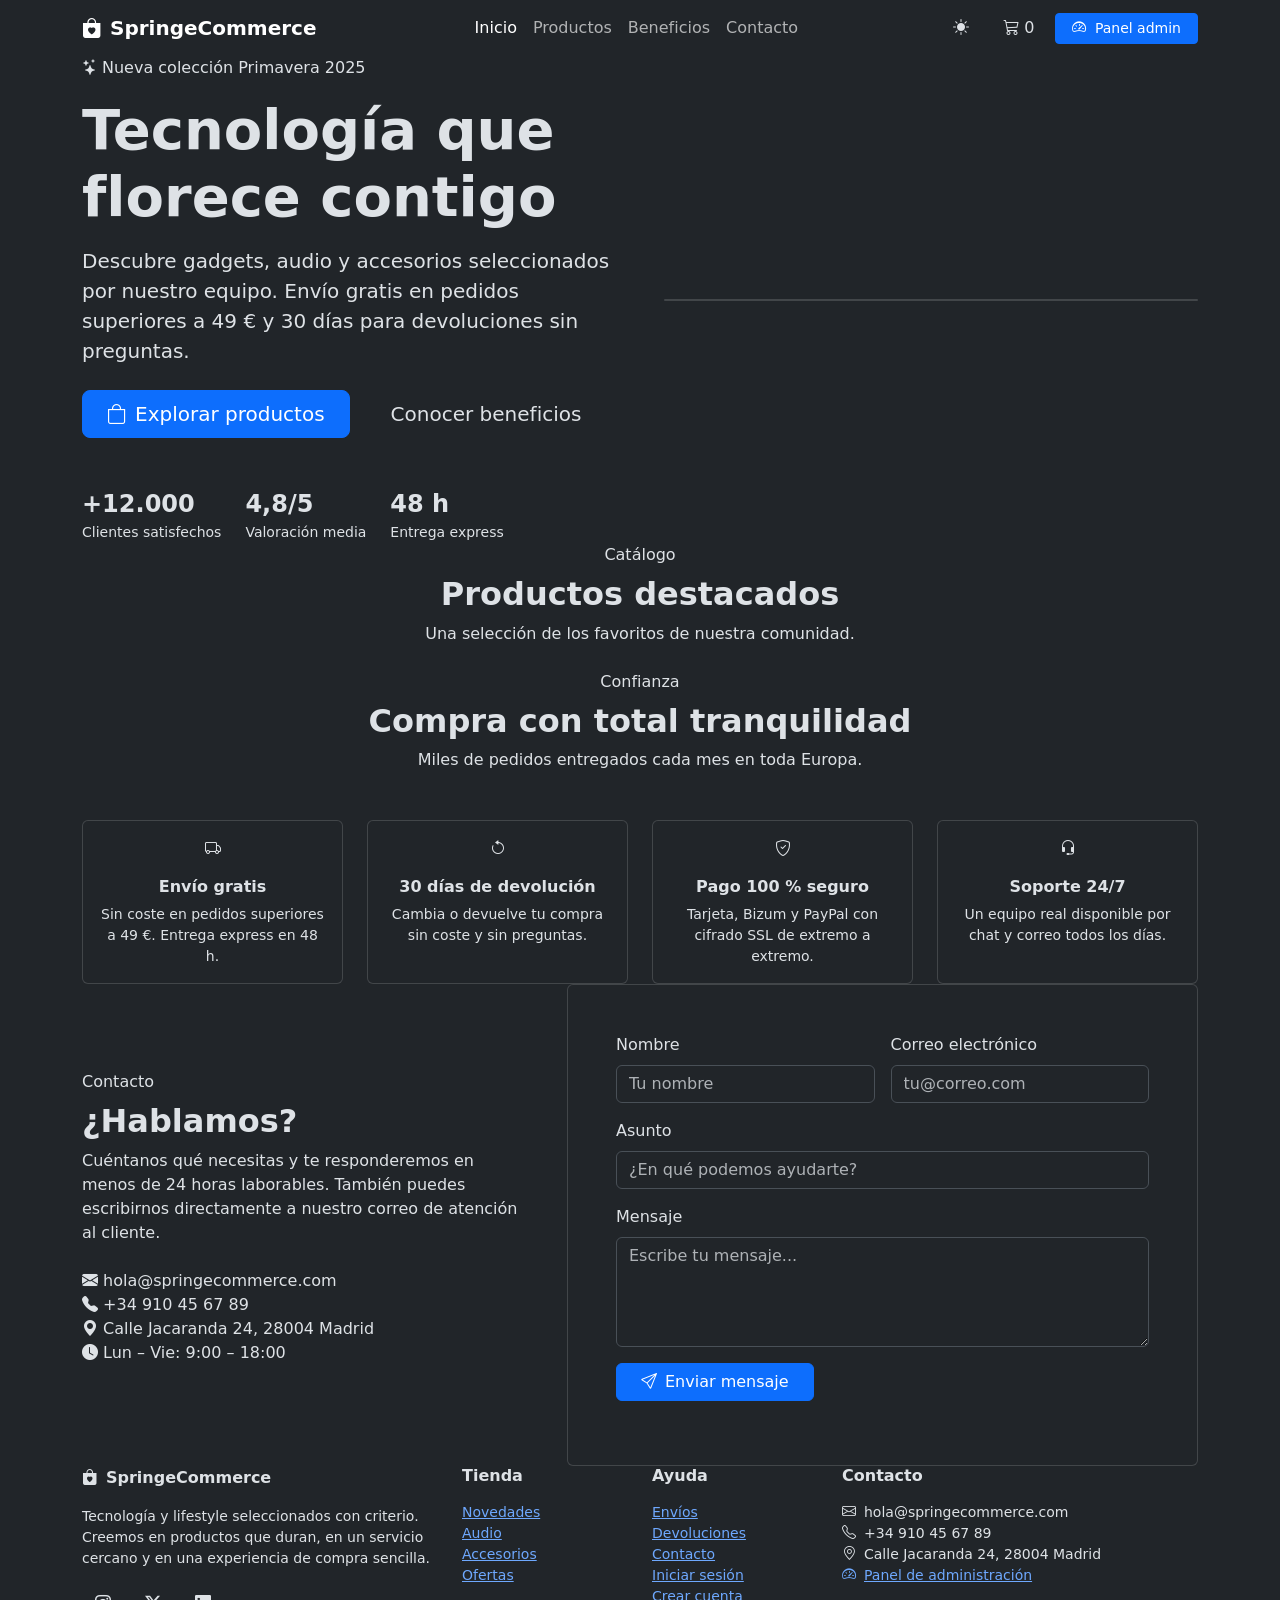
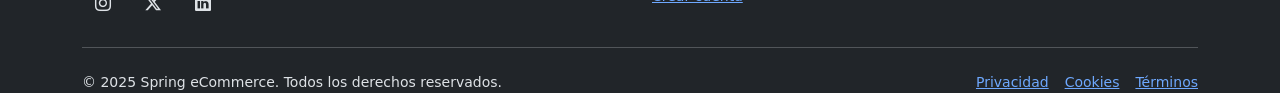
==== src/main/resources/templates/index.html @ b1e33581 "startProyectModelClassAndFrontEnd" ====
<!DOCTYPE html>
<html lang="es" data-bs-theme="dark">
<head>
  <meta charset="UTF-8">
  <meta name="viewport" content="width=device-width, initial-scale=1">
  <title>Spring eCommerce — Tecnología que florece</title>
  <!-- Favicons -->
  <link href="https://images.unsplash.com/vector-1739805642241-db41b64805fb?q=80&w=880&auto=format&fit=crop&ixlib=rb-4.1.0&ixid=NHwxMjA3fDA%3D" rel="icon" />
  <link href="https://images.unsplash.com/vector-1739805642241-db41b64805fb?q=80&w=880&auto=format&fit=crop&ixlib=rb-4.1.0&ixid=NHwxMjA3fDA%3D" rel="apple-touch-icon" />
  
  <meta name="description" content="Spring eCommerce: tu tienda de tecnología y lifestyle con envío gratis y devoluciones en 30 días.">

  <link rel="stylesheet" href="https://cdn.jsdelivr.net/npm/bootstrap@5.3.3/dist/css/bootstrap.min.css" >
  <link rel="stylesheet" href="https://cdn.jsdelivr.net/npm/bootstrap-icons@1.11.3/font/bootstrap-icons.min.css">
  <link rel="stylesheet" href="css/styles.css">
</head>
<body>

  <nav class="navbar navbar-expand-lg sticky-top barra-nav">
    <div class="container">
      <a class="navbar-brand d-flex align-items-center gap-2" href="#inicio">
        <span class="marca-icono"><i class="bi bi-bag-heart-fill"></i></span>
        <span class="fw-bold">Spring<span class="text-purple">eCommerce</span></span>
      </a>

      <button class="navbar-toggler" type="button" data-bs-toggle="collapse"
              data-bs-target="#menuPrincipal" aria-controls="menuPrincipal"
              aria-expanded="false" aria-label="Abrir menú">
        <span class="navbar-toggler-icon"></span>
      </button>

      <div class="collapse navbar-collapse" id="menuPrincipal">
        <ul class="navbar-nav mx-auto mb-2 mb-lg-0">
          <li class="nav-item"><a class="nav-link active" href="#inicio">Inicio</a></li>
          <li class="nav-item"><a class="nav-link" href="#productos">Productos</a></li>
          <li class="nav-item"><a class="nav-link" href="#beneficios">Beneficios</a></li>
          <li class="nav-item"><a class="nav-link" href="#contacto">Contacto</a></li>
          <li class="nav-item d-lg-none"><a class="nav-link" href="admin.html">Panel de administración</a></li>
        </ul>

        <div class="d-flex align-items-center gap-2 flex-wrap">
          <button class="btn btn-icono" id="botonTema" type="button"
                  title="Cambiar tema" aria-label="Cambiar entre modo claro y oscuro">
            <i class="bi bi-sun-fill" id="iconoTema"></i>
          </button>

          <button class="btn btn-icono position-relative" id="botonCarrito" type="button"
                  data-bs-toggle="offcanvas" data-bs-target="#carritoPanel" aria-label="Ver carrito">
            <i class="bi bi-cart3"></i>
            <span class="badge-carrito" id="contadorCarrito">0</span>
          </button>

          <a href="admin.html" class="btn btn-primary btn-sm px-3">
            <i class="bi bi-speedometer2 me-1"></i> Panel admin
          </a>
        </div>
      </div>
    </div>
  </nav>

  <header class="hero" id="inicio">
    <div class="container">
      <div class="row align-items-center g-5">
        <div class="col-lg-6">
          <span class="etiqueta-hero"><i class="bi bi-stars me-1"></i>Nueva colección Primavera 2025</span>
          <h1 class="display-4 fw-bold mt-3">
            Tecnología que <span class="text-purple">florece</span> contigo
          </h1>
          <p class="lead texto-suave mt-3">
            Descubre gadgets, audio y accesorios seleccionados por nuestro equipo.
            Envío gratis en pedidos superiores a 49 € y 30 días para devoluciones sin preguntas.
          </p>

          <div class="d-flex flex-wrap gap-3 mt-4">
            <a href="#productos" class="btn btn-primary btn-lg px-4">
              <i class="bi bi-bag me-2"></i>Explorar productos
            </a>
            <a href="#beneficios" class="btn btn-soft btn-lg px-4">Conocer beneficios</a>
          </div>

          <div class="d-flex flex-wrap gap-4 mt-5 estadisticas">
            <div>
              <div class="fs-4 fw-bold text-purple">+12.000</div>
              <div class="small texto-suave">Clientes satisfechos</div>
            </div>
            <div>
              <div class="fs-4 fw-bold text-purple">4,8/5</div>
              <div class="small texto-suave">Valoración media</div>
            </div>
            <div>
              <div class="fs-4 fw-bold text-purple">48 h</div>
              <div class="small texto-suave">Entrega express</div>
            </div>
          </div>
        </div>

        <div class="col-lg-6">
          <div class="hero-visual">
            <div class="hero-halo"></div>
            <div class="card hero-card" id="productoDestacado"></div>
          </div>
        </div>
      </div>
    </div>
  </header>

  <section class="seccion" id="productos">
    <div class="container">
      <div class="text-center mb-5">
        <span class="etiqueta-seccion">Catálogo</span>
        <h2 class="fw-bold mt-2">Productos destacados</h2>
        <p class="texto-suave mb-0">Una selección de los favoritos de nuestra comunidad.</p>
      </div>
      <div class="row g-4" id="rejillaProductos"></div>
    </div>
  </section>

  <section class="seccion seccion-alt" id="beneficios">
    <div class="container">
      <div class="text-center mb-5">
        <span class="etiqueta-seccion">Confianza</span>
        <h2 class="fw-bold mt-2">Compra con total tranquilidad</h2>
        <p class="texto-suave mb-0">Miles de pedidos entregados cada mes en toda Europa.</p>
      </div>

      <div class="row g-4">
        <div class="col-12 col-sm-6 col-lg-3">
          <div class="card beneficio-card h-100">
            <div class="card-body text-center">
              <div class="beneficio-icono"><i class="bi bi-truck"></i></div>
              <h3 class="h6 fw-bold mt-3">Envío gratis</h3>
              <p class="small texto-suave mb-0">Sin coste en pedidos superiores a 49 €. Entrega express en 48 h.</p>
            </div>
          </div>
        </div>
        <div class="col-12 col-sm-6 col-lg-3">
          <div class="card beneficio-card h-100">
            <div class="card-body text-center">
              <div class="beneficio-icono"><i class="bi bi-arrow-counterclockwise"></i></div>
              <h3 class="h6 fw-bold mt-3">30 días de devolución</h3>
              <p class="small texto-suave mb-0">Cambia o devuelve tu compra sin coste y sin preguntas.</p>
            </div>
          </div>
        </div>
        <div class="col-12 col-sm-6 col-lg-3">
          <div class="card beneficio-card h-100">
            <div class="card-body text-center">
              <div class="beneficio-icono"><i class="bi bi-shield-check"></i></div>
              <h3 class="h6 fw-bold mt-3">Pago 100 % seguro</h3>
              <p class="small texto-suave mb-0">Tarjeta, Bizum y PayPal con cifrado SSL de extremo a extremo.</p>
            </div>
          </div>
        </div>
        <div class="col-12 col-sm-6 col-lg-3">
          <div class="card beneficio-card h-100">
            <div class="card-body text-center">
              <div class="beneficio-icono"><i class="bi bi-headset"></i></div>
              <h3 class="h6 fw-bold mt-3">Soporte 24/7</h3>
              <p class="small texto-suave mb-0">Un equipo real disponible por chat y correo todos los días.</p>
            </div>
          </div>
        </div>
      </div>
    </div>
  </section>

  <section class="seccion" id="contacto">
    <div class="container">
      <div class="row g-5 align-items-center">

        <div class="col-lg-5">
          <span class="etiqueta-seccion">Contacto</span>
          <h2 class="fw-bold mt-2">¿Hablamos?</h2>
          <p class="texto-suave">
            Cuéntanos qué necesitas y te responderemos en menos de 24 horas laborables.
            También puedes escribirnos directamente a nuestro correo de atención al cliente.
          </p>

          <ul class="lista-contacto list-unstyled mt-4">
            <li><i class="bi bi-envelope-fill"></i> hola@springecommerce.com</li>
            <li><i class="bi bi-telephone-fill"></i> +34 910 45 67 89</li>
            <li><i class="bi bi-geo-alt-fill"></i> Calle Jacaranda 24, 28004 Madrid</li>
            <li><i class="bi bi-clock-fill"></i> Lun – Vie: 9:00 – 18:00</li>
          </ul>
        </div>

        <div class="col-lg-7">
          <form class="card formulario-contacto p-4 p-md-5" id="formularioContacto" novalidate>
            <div class="row g-3">
              <div class="col-md-6">
                <label for="contactoNombre" class="form-label">Nombre</label>
                <input type="text" class="form-control" id="contactoNombre" placeholder="Tu nombre" required>
              </div>
              <div class="col-md-6">
                <label for="contactoEmail" class="form-label">Correo electrónico</label>
                <input type="email" class="form-control" id="contactoEmail" placeholder="tu@correo.com" required>
              </div>
              <div class="col-12">
                <label for="contactoAsunto" class="form-label">Asunto</label>
                <input type="text" class="form-control" id="contactoAsunto" placeholder="¿En qué podemos ayudarte?" required>
              </div>
              <div class="col-12">
                <label for="contactoMensaje" class="form-label">Mensaje</label>
                <textarea class="form-control" id="contactoMensaje" rows="4" placeholder="Escribe tu mensaje..." required></textarea>
              </div>
              <div class="col-12">
                <button type="submit" class="btn btn-primary px-4">
                  <i class="bi bi-send me-2"></i>Enviar mensaje
                </button>
              </div>
              <div class="col-12">
                <div class="alert alert-success d-none mb-0" id="mensajeContacto" role="alert">
                  <i class="bi bi-check-circle me-2"></i>¡Gracias! Hemos recibido tu mensaje y te responderemos muy pronto.
                </div>
              </div>
            </div>
          </form>
        </div>

      </div>
    </div>
  </section>

  <footer class="pie">
    <div class="container">
      <div class="row g-4">

        <div class="col-lg-4">
          <a class="navbar-brand d-flex align-items-center gap-2 mb-3" href="#inicio">
            <span class="marca-icono"><i class="bi bi-bag-heart-fill"></i></span>
            <span class="fw-bold">Spring<span class="text-purple">eCommerce</span></span>
          </a>
          <p class="small texto-suave">
            Tecnología y lifestyle seleccionados con criterio. Creemos en productos que duran,
            en un servicio cercano y en una experiencia de compra sencilla.
          </p>
          <div class="d-flex gap-2">
            <a href="#" class="btn btn-icono" aria-label="Instagram"><i class="bi bi-instagram"></i></a>
            <a href="#" class="btn btn-icono" aria-label="X"><i class="bi bi-twitter-x"></i></a>
            <a href="#" class="btn btn-icono" aria-label="LinkedIn"><i class="bi bi-linkedin"></i></a>
          </div>
        </div>

        <div class="col-6 col-lg-2">
          <h6 class="fw-bold mb-3">Tienda</h6>
          <ul class="list-unstyled small lista-pie">
            <li><a href="#productos">Novedades</a></li>
            <li><a href="#productos">Audio</a></li>
            <li><a href="#productos">Accesorios</a></li>
            <li><a href="#productos">Ofertas</a></li>
          </ul>
        </div>

        <div class="col-6 col-lg-2">
          <h6 class="fw-bold mb-3">Ayuda</h6>
          <ul class="list-unstyled small lista-pie">
            <li><a href="#beneficios">Envíos</a></li>
            <li><a href="#beneficios">Devoluciones</a></li>
            <li><a href="#contacto">Contacto</a></li>
            <li><a href="login.html">Iniciar sesión</a></li>
            <li><a href="registro.html">Crear cuenta</a></li>
          </ul>
        </div>

        <div class="col-lg-4">
          <h6 class="fw-bold mb-3">Contacto</h6>
          <ul class="list-unstyled small lista-pie">
            <li><i class="bi bi-envelope me-2"></i>hola@springecommerce.com</li>
            <li><i class="bi bi-telephone me-2"></i>+34 910 45 67 89</li>
            <li><i class="bi bi-geo-alt me-2"></i>Calle Jacaranda 24, 28004 Madrid</li>
            <li><a href="admin.html"><i class="bi bi-speedometer2 me-2"></i>Panel de administración</a></li>
          </ul>
        </div>

      </div>

      <hr class="my-4">

      <div class="d-flex flex-column flex-md-row justify-content-between align-items-center gap-2 small texto-suave">
        <span>© 2025 Spring eCommerce. Todos los derechos reservados.</span>
        <div class="d-flex gap-3">
          <a href="#">Privacidad</a>
          <a href="#">Cookies</a>
          <a href="#">Términos</a>
        </div>
      </div>
    </div>
  </footer>

  <div class="offcanvas offcanvas-end" tabindex="-1" id="carritoPanel" aria-labelledby="tituloCarrito">
    <div class="offcanvas-header">
      <h5 class="offcanvas-title fw-bold" id="tituloCarrito">
        <i class="bi bi-cart3 me-2 text-purple"></i>Tu carrito
      </h5>
      <button type="button" class="btn-close" data-bs-dismiss="offcanvas" aria-label="Cerrar"></button>
    </div>
    <div class="offcanvas-body d-flex flex-column" id="carritoContenido"></div>
  </div>

  <div class="toast-container position-fixed bottom-0 end-0 p-3">
    <div id="toastApp" class="toast align-items-center border-0" role="status" aria-live="polite" aria-atomic="true">
      <div class="d-flex">
        <div class="toast-body" id="toastMensaje"></div>
        <button type="button" class="btn-close me-2 m-auto" data-bs-dismiss="toast" aria-label="Cerrar"></button>
      </div>
    </div>
  </div>

  <script src="https://cdn.jsdelivr.net/npm/bootstrap@5.3.3/dist/js/bootstrap.bundle.min.js"></script>
  <script src="js/main.js"></script>
</body>
</html>
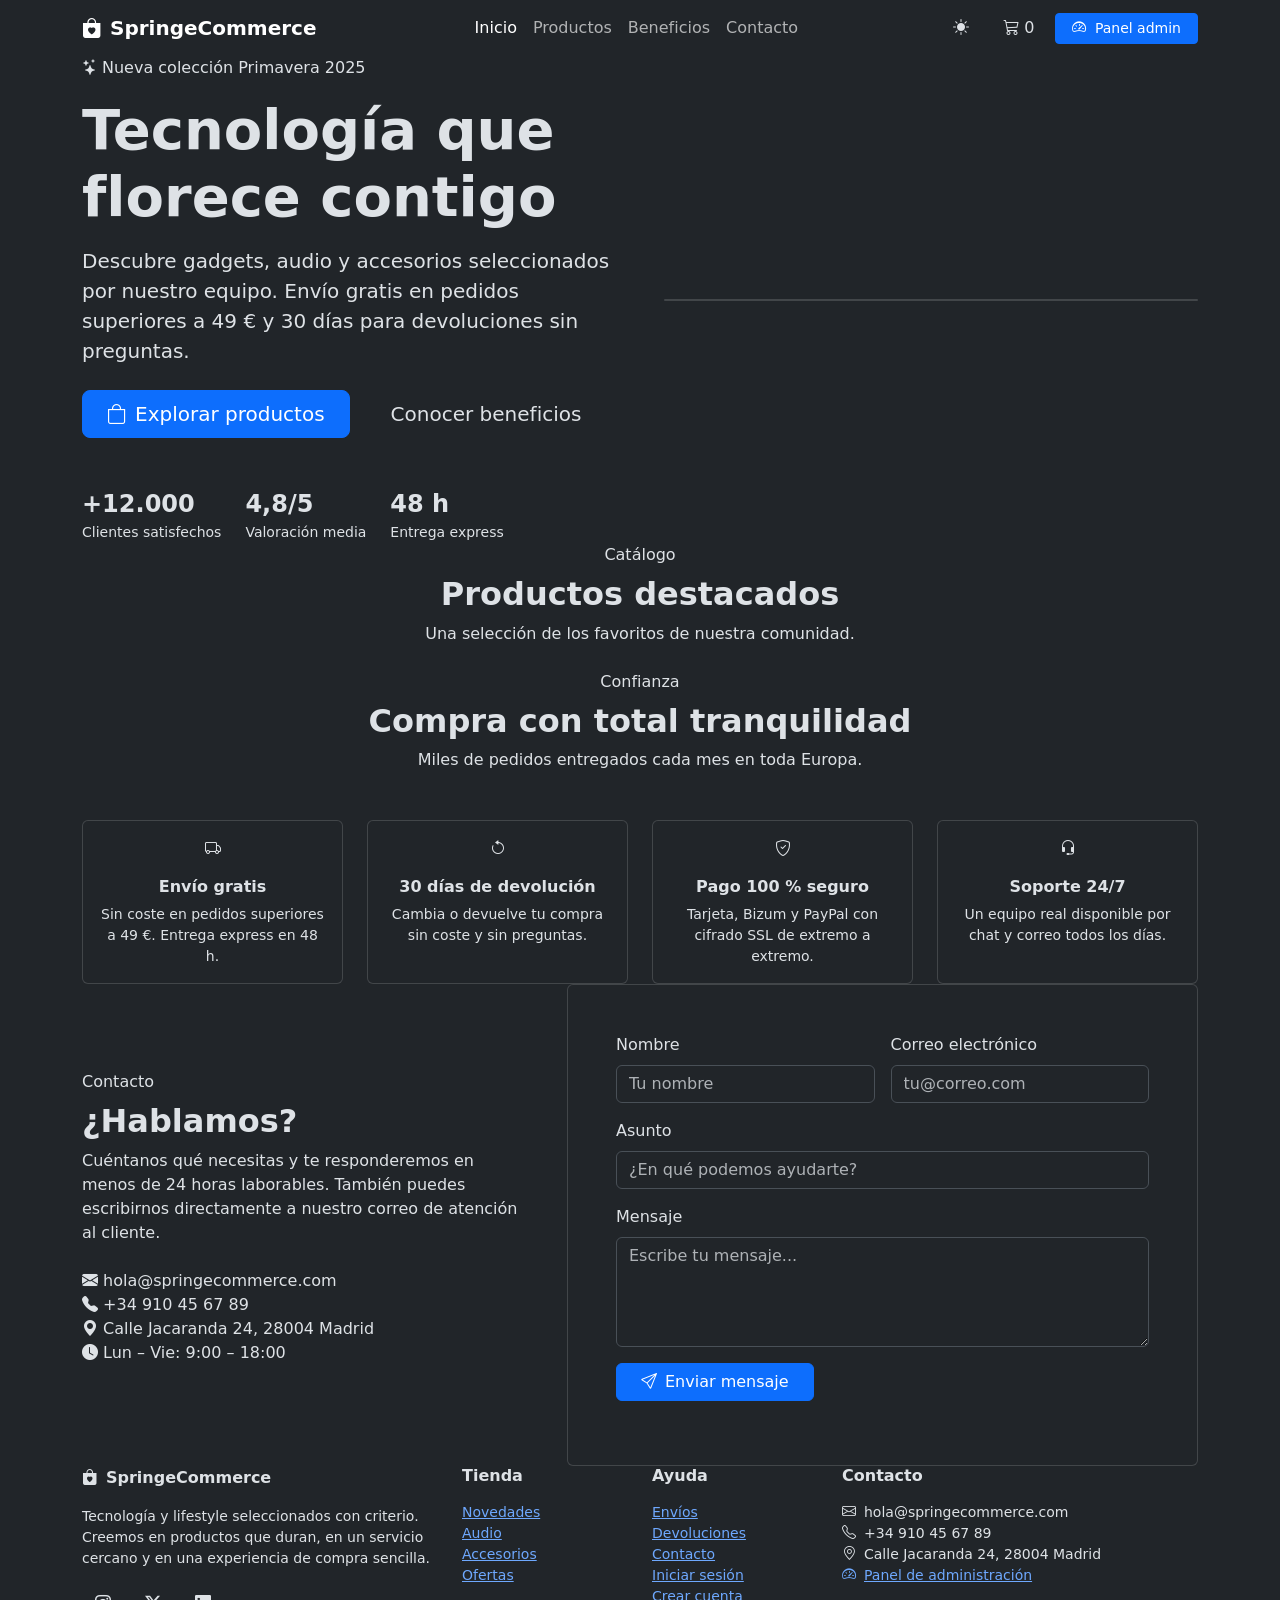
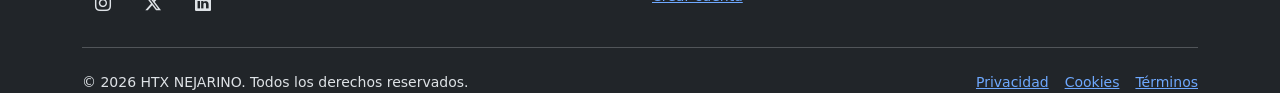
==== commit 8c0c4d4e: "updateIndex" ====
--- a/src/main/resources/templates/index.html
+++ b/src/main/resources/templates/index.html
@@ -1,312 +1,332 @@
 <!DOCTYPE html>
 <html lang="es" data-bs-theme="dark">
+
 <head>
-  <meta charset="UTF-8">
-  <meta name="viewport" content="width=device-width, initial-scale=1">
-  <title>Spring eCommerce — Tecnología que florece</title>
-  <!-- Favicons -->
-  <link href="https://images.unsplash.com/vector-1739805642241-db41b64805fb?q=80&w=880&auto=format&fit=crop&ixlib=rb-4.1.0&ixid=NHwxMjA3fDA%3D" rel="icon" />
-  <link href="https://images.unsplash.com/vector-1739805642241-db41b64805fb?q=80&w=880&auto=format&fit=crop&ixlib=rb-4.1.0&ixid=NHwxMjA3fDA%3D" rel="apple-touch-icon" />
-  
-  <meta name="description" content="Spring eCommerce: tu tienda de tecnología y lifestyle con envío gratis y devoluciones en 30 días.">
-
-  <link rel="stylesheet" href="https://cdn.jsdelivr.net/npm/bootstrap@5.3.3/dist/css/bootstrap.min.css" >
-  <link rel="stylesheet" href="https://cdn.jsdelivr.net/npm/bootstrap-icons@1.11.3/font/bootstrap-icons.min.css">
-  <link rel="stylesheet" href="css/styles.css">
+	<meta charset="UTF-8">
+	<meta name="viewport" content="width=device-width, initial-scale=1">
+	<title>Spring eCommerce — Tecnología que florece</title>
+	<!-- Favicons -->
+	<link
+		href="https://images.unsplash.com/vector-1739805642241-db41b64805fb?q=80&w=880&auto=format&fit=crop&ixlib=rb-4.1.0&ixid=NHwxMjA3fDA%3D"
+		rel="icon" />
+	<link
+		href="https://images.unsplash.com/vector-1739805642241-db41b64805fb?q=80&w=880&auto=format&fit=crop&ixlib=rb-4.1.0&ixid=NHwxMjA3fDA%3D"
+		rel="apple-touch-icon" />
+
+	<meta name="description"
+		content="Spring eCommerce: tu tienda de tecnología y lifestyle con envío gratis y devoluciones en 30 días.">
+
+	<link rel="stylesheet" href="https://cdn.jsdelivr.net/npm/bootstrap@5.3.3/dist/css/bootstrap.min.css">
+	<link rel="stylesheet" href="https://cdn.jsdelivr.net/npm/bootstrap-icons@1.11.3/font/bootstrap-icons.min.css">
+	<link rel="stylesheet" href="css/styles.css">
 </head>
+
 <body>
 
-  <nav class="navbar navbar-expand-lg sticky-top barra-nav">
-    <div class="container">
-      <a class="navbar-brand d-flex align-items-center gap-2" href="#inicio">
-        <span class="marca-icono"><i class="bi bi-bag-heart-fill"></i></span>
-        <span class="fw-bold">Spring<span class="text-purple">eCommerce</span></span>
-      </a>
-
-      <button class="navbar-toggler" type="button" data-bs-toggle="collapse"
-              data-bs-target="#menuPrincipal" aria-controls="menuPrincipal"
-              aria-expanded="false" aria-label="Abrir menú">
-        <span class="navbar-toggler-icon"></span>
-      </button>
-
-      <div class="collapse navbar-collapse" id="menuPrincipal">
-        <ul class="navbar-nav mx-auto mb-2 mb-lg-0">
-          <li class="nav-item"><a class="nav-link active" href="#inicio">Inicio</a></li>
-          <li class="nav-item"><a class="nav-link" href="#productos">Productos</a></li>
-          <li class="nav-item"><a class="nav-link" href="#beneficios">Beneficios</a></li>
-          <li class="nav-item"><a class="nav-link" href="#contacto">Contacto</a></li>
-          <li class="nav-item d-lg-none"><a class="nav-link" href="admin.html">Panel de administración</a></li>
-        </ul>
-
-        <div class="d-flex align-items-center gap-2 flex-wrap">
-          <button class="btn btn-icono" id="botonTema" type="button"
-                  title="Cambiar tema" aria-label="Cambiar entre modo claro y oscuro">
-            <i class="bi bi-sun-fill" id="iconoTema"></i>
-          </button>
-
-          <button class="btn btn-icono position-relative" id="botonCarrito" type="button"
-                  data-bs-toggle="offcanvas" data-bs-target="#carritoPanel" aria-label="Ver carrito">
-            <i class="bi bi-cart3"></i>
-            <span class="badge-carrito" id="contadorCarrito">0</span>
-          </button>
-
-          <a href="admin.html" class="btn btn-primary btn-sm px-3">
-            <i class="bi bi-speedometer2 me-1"></i> Panel admin
-          </a>
-        </div>
-      </div>
-    </div>
-  </nav>
-
-  <header class="hero" id="inicio">
-    <div class="container">
-      <div class="row align-items-center g-5">
-        <div class="col-lg-6">
-          <span class="etiqueta-hero"><i class="bi bi-stars me-1"></i>Nueva colección Primavera 2025</span>
-          <h1 class="display-4 fw-bold mt-3">
-            Tecnología que <span class="text-purple">florece</span> contigo
-          </h1>
-          <p class="lead texto-suave mt-3">
-            Descubre gadgets, audio y accesorios seleccionados por nuestro equipo.
-            Envío gratis en pedidos superiores a 49 € y 30 días para devoluciones sin preguntas.
-          </p>
-
-          <div class="d-flex flex-wrap gap-3 mt-4">
-            <a href="#productos" class="btn btn-primary btn-lg px-4">
-              <i class="bi bi-bag me-2"></i>Explorar productos
-            </a>
-            <a href="#beneficios" class="btn btn-soft btn-lg px-4">Conocer beneficios</a>
-          </div>
-
-          <div class="d-flex flex-wrap gap-4 mt-5 estadisticas">
-            <div>
-              <div class="fs-4 fw-bold text-purple">+12.000</div>
-              <div class="small texto-suave">Clientes satisfechos</div>
-            </div>
-            <div>
-              <div class="fs-4 fw-bold text-purple">4,8/5</div>
-              <div class="small texto-suave">Valoración media</div>
-            </div>
-            <div>
-              <div class="fs-4 fw-bold text-purple">48 h</div>
-              <div class="small texto-suave">Entrega express</div>
-            </div>
-          </div>
-        </div>
-
-        <div class="col-lg-6">
-          <div class="hero-visual">
-            <div class="hero-halo"></div>
-            <div class="card hero-card" id="productoDestacado"></div>
-          </div>
-        </div>
-      </div>
-    </div>
-  </header>
-
-  <section class="seccion" id="productos">
-    <div class="container">
-      <div class="text-center mb-5">
-        <span class="etiqueta-seccion">Catálogo</span>
-        <h2 class="fw-bold mt-2">Productos destacados</h2>
-        <p class="texto-suave mb-0">Una selección de los favoritos de nuestra comunidad.</p>
-      </div>
-      <div class="row g-4" id="rejillaProductos"></div>
-    </div>
-  </section>
-
-  <section class="seccion seccion-alt" id="beneficios">
-    <div class="container">
-      <div class="text-center mb-5">
-        <span class="etiqueta-seccion">Confianza</span>
-        <h2 class="fw-bold mt-2">Compra con total tranquilidad</h2>
-        <p class="texto-suave mb-0">Miles de pedidos entregados cada mes en toda Europa.</p>
-      </div>
-
-      <div class="row g-4">
-        <div class="col-12 col-sm-6 col-lg-3">
-          <div class="card beneficio-card h-100">
-            <div class="card-body text-center">
-              <div class="beneficio-icono"><i class="bi bi-truck"></i></div>
-              <h3 class="h6 fw-bold mt-3">Envío gratis</h3>
-              <p class="small texto-suave mb-0">Sin coste en pedidos superiores a 49 €. Entrega express en 48 h.</p>
-            </div>
-          </div>
-        </div>
-        <div class="col-12 col-sm-6 col-lg-3">
-          <div class="card beneficio-card h-100">
-            <div class="card-body text-center">
-              <div class="beneficio-icono"><i class="bi bi-arrow-counterclockwise"></i></div>
-              <h3 class="h6 fw-bold mt-3">30 días de devolución</h3>
-              <p class="small texto-suave mb-0">Cambia o devuelve tu compra sin coste y sin preguntas.</p>
-            </div>
-          </div>
-        </div>
-        <div class="col-12 col-sm-6 col-lg-3">
-          <div class="card beneficio-card h-100">
-            <div class="card-body text-center">
-              <div class="beneficio-icono"><i class="bi bi-shield-check"></i></div>
-              <h3 class="h6 fw-bold mt-3">Pago 100 % seguro</h3>
-              <p class="small texto-suave mb-0">Tarjeta, Bizum y PayPal con cifrado SSL de extremo a extremo.</p>
-            </div>
-          </div>
-        </div>
-        <div class="col-12 col-sm-6 col-lg-3">
-          <div class="card beneficio-card h-100">
-            <div class="card-body text-center">
-              <div class="beneficio-icono"><i class="bi bi-headset"></i></div>
-              <h3 class="h6 fw-bold mt-3">Soporte 24/7</h3>
-              <p class="small texto-suave mb-0">Un equipo real disponible por chat y correo todos los días.</p>
-            </div>
-          </div>
-        </div>
-      </div>
-    </div>
-  </section>
-
-  <section class="seccion" id="contacto">
-    <div class="container">
-      <div class="row g-5 align-items-center">
-
-        <div class="col-lg-5">
-          <span class="etiqueta-seccion">Contacto</span>
-          <h2 class="fw-bold mt-2">¿Hablamos?</h2>
-          <p class="texto-suave">
-            Cuéntanos qué necesitas y te responderemos en menos de 24 horas laborables.
-            También puedes escribirnos directamente a nuestro correo de atención al cliente.
-          </p>
-
-          <ul class="lista-contacto list-unstyled mt-4">
-            <li><i class="bi bi-envelope-fill"></i> hola@springecommerce.com</li>
-            <li><i class="bi bi-telephone-fill"></i> +34 910 45 67 89</li>
-            <li><i class="bi bi-geo-alt-fill"></i> Calle Jacaranda 24, 28004 Madrid</li>
-            <li><i class="bi bi-clock-fill"></i> Lun – Vie: 9:00 – 18:00</li>
-          </ul>
-        </div>
-
-        <div class="col-lg-7">
-          <form class="card formulario-contacto p-4 p-md-5" id="formularioContacto" novalidate>
-            <div class="row g-3">
-              <div class="col-md-6">
-                <label for="contactoNombre" class="form-label">Nombre</label>
-                <input type="text" class="form-control" id="contactoNombre" placeholder="Tu nombre" required>
-              </div>
-              <div class="col-md-6">
-                <label for="contactoEmail" class="form-label">Correo electrónico</label>
-                <input type="email" class="form-control" id="contactoEmail" placeholder="tu@correo.com" required>
-              </div>
-              <div class="col-12">
-                <label for="contactoAsunto" class="form-label">Asunto</label>
-                <input type="text" class="form-control" id="contactoAsunto" placeholder="¿En qué podemos ayudarte?" required>
-              </div>
-              <div class="col-12">
-                <label for="contactoMensaje" class="form-label">Mensaje</label>
-                <textarea class="form-control" id="contactoMensaje" rows="4" placeholder="Escribe tu mensaje..." required></textarea>
-              </div>
-              <div class="col-12">
-                <button type="submit" class="btn btn-primary px-4">
-                  <i class="bi bi-send me-2"></i>Enviar mensaje
-                </button>
-              </div>
-              <div class="col-12">
-                <div class="alert alert-success d-none mb-0" id="mensajeContacto" role="alert">
-                  <i class="bi bi-check-circle me-2"></i>¡Gracias! Hemos recibido tu mensaje y te responderemos muy pronto.
-                </div>
-              </div>
-            </div>
-          </form>
-        </div>
-
-      </div>
-    </div>
-  </section>
-
-  <footer class="pie">
-    <div class="container">
-      <div class="row g-4">
-
-        <div class="col-lg-4">
-          <a class="navbar-brand d-flex align-items-center gap-2 mb-3" href="#inicio">
-            <span class="marca-icono"><i class="bi bi-bag-heart-fill"></i></span>
-            <span class="fw-bold">Spring<span class="text-purple">eCommerce</span></span>
-          </a>
-          <p class="small texto-suave">
-            Tecnología y lifestyle seleccionados con criterio. Creemos en productos que duran,
-            en un servicio cercano y en una experiencia de compra sencilla.
-          </p>
-          <div class="d-flex gap-2">
-            <a href="#" class="btn btn-icono" aria-label="Instagram"><i class="bi bi-instagram"></i></a>
-            <a href="#" class="btn btn-icono" aria-label="X"><i class="bi bi-twitter-x"></i></a>
-            <a href="#" class="btn btn-icono" aria-label="LinkedIn"><i class="bi bi-linkedin"></i></a>
-          </div>
-        </div>
-
-        <div class="col-6 col-lg-2">
-          <h6 class="fw-bold mb-3">Tienda</h6>
-          <ul class="list-unstyled small lista-pie">
-            <li><a href="#productos">Novedades</a></li>
-            <li><a href="#productos">Audio</a></li>
-            <li><a href="#productos">Accesorios</a></li>
-            <li><a href="#productos">Ofertas</a></li>
-          </ul>
-        </div>
-
-        <div class="col-6 col-lg-2">
-          <h6 class="fw-bold mb-3">Ayuda</h6>
-          <ul class="list-unstyled small lista-pie">
-            <li><a href="#beneficios">Envíos</a></li>
-            <li><a href="#beneficios">Devoluciones</a></li>
-            <li><a href="#contacto">Contacto</a></li>
-            <li><a href="login.html">Iniciar sesión</a></li>
-            <li><a href="registro.html">Crear cuenta</a></li>
-          </ul>
-        </div>
-
-        <div class="col-lg-4">
-          <h6 class="fw-bold mb-3">Contacto</h6>
-          <ul class="list-unstyled small lista-pie">
-            <li><i class="bi bi-envelope me-2"></i>hola@springecommerce.com</li>
-            <li><i class="bi bi-telephone me-2"></i>+34 910 45 67 89</li>
-            <li><i class="bi bi-geo-alt me-2"></i>Calle Jacaranda 24, 28004 Madrid</li>
-            <li><a href="admin.html"><i class="bi bi-speedometer2 me-2"></i>Panel de administración</a></li>
-          </ul>
-        </div>
-
-      </div>
-
-      <hr class="my-4">
-
-      <div class="d-flex flex-column flex-md-row justify-content-between align-items-center gap-2 small texto-suave">
-        <span>© 2025 Spring eCommerce. Todos los derechos reservados.</span>
-        <div class="d-flex gap-3">
-          <a href="#">Privacidad</a>
-          <a href="#">Cookies</a>
-          <a href="#">Términos</a>
-        </div>
-      </div>
-    </div>
-  </footer>
-
-  <div class="offcanvas offcanvas-end" tabindex="-1" id="carritoPanel" aria-labelledby="tituloCarrito">
-    <div class="offcanvas-header">
-      <h5 class="offcanvas-title fw-bold" id="tituloCarrito">
-        <i class="bi bi-cart3 me-2 text-purple"></i>Tu carrito
-      </h5>
-      <button type="button" class="btn-close" data-bs-dismiss="offcanvas" aria-label="Cerrar"></button>
-    </div>
-    <div class="offcanvas-body d-flex flex-column" id="carritoContenido"></div>
-  </div>
-
-  <div class="toast-container position-fixed bottom-0 end-0 p-3">
-    <div id="toastApp" class="toast align-items-center border-0" role="status" aria-live="polite" aria-atomic="true">
-      <div class="d-flex">
-        <div class="toast-body" id="toastMensaje"></div>
-        <button type="button" class="btn-close me-2 m-auto" data-bs-dismiss="toast" aria-label="Cerrar"></button>
-      </div>
-    </div>
-  </div>
-
-  <script src="https://cdn.jsdelivr.net/npm/bootstrap@5.3.3/dist/js/bootstrap.bundle.min.js"></script>
-  <script src="js/main.js"></script>
+	<nav class="navbar navbar-expand-lg sticky-top barra-nav">
+		<div class="container">
+			<a class="navbar-brand d-flex align-items-center gap-2" href="#inicio">
+				<span class="marca-icono"><i class="bi bi-bag-heart-fill"></i></span>
+				<span class="fw-bold">Spring<span class="text-purple">eCommerce</span></span>
+			</a>
+
+			<button class="navbar-toggler" type="button" data-bs-toggle="collapse" data-bs-target="#menuPrincipal"
+				aria-controls="menuPrincipal" aria-expanded="false" aria-label="Abrir menú">
+				<span class="navbar-toggler-icon"></span>
+			</button>
+
+			<div class="collapse navbar-collapse" id="menuPrincipal">
+				<ul class="navbar-nav mx-auto mb-2 mb-lg-0">
+					<li class="nav-item"><a class="nav-link active" href="#inicio">Inicio</a></li>
+					<li class="nav-item"><a class="nav-link" href="#productos">Productos</a></li>
+					<li class="nav-item"><a class="nav-link" href="#beneficios">Beneficios</a></li>
+					<li class="nav-item"><a class="nav-link" href="#contacto">Contacto</a></li>
+					<li class="nav-item d-lg-none"><a class="nav-link" href="admin.html">Panel de administración</a>
+					</li>
+				</ul>
+
+				<div class="d-flex align-items-center gap-2 flex-wrap">
+					<button class="btn btn-icono" id="botonTema" type="button" title="Cambiar tema"
+						aria-label="Cambiar entre modo claro y oscuro">
+						<i class="bi bi-sun-fill" id="iconoTema"></i>
+					</button>
+
+					<button class="btn btn-icono position-relative" id="botonCarrito" type="button"
+						data-bs-toggle="offcanvas" data-bs-target="#carritoPanel" aria-label="Ver carrito">
+						<i class="bi bi-cart3"></i>
+						<span class="badge-carrito" id="contadorCarrito">0</span>
+					</button>
+
+					<a href="admin.html" class="btn btn-primary btn-sm px-3">
+						<i class="bi bi-speedometer2 me-1"></i> Panel admin
+					</a>
+				</div>
+			</div>
+		</div>
+	</nav>
+
+	<header class="hero" id="inicio">
+		<div class="container">
+			<div class="row align-items-center g-5">
+				<div class="col-lg-6">
+					<span class="etiqueta-hero"><i class="bi bi-stars me-1"></i>Nueva colección Primavera 2025</span>
+					<h1 class="display-4 fw-bold mt-3">
+						Tecnología que <span class="text-purple">florece</span> contigo
+					</h1>
+					<p class="lead texto-suave mt-3">
+						Descubre gadgets, audio y accesorios seleccionados por nuestro equipo.
+						Envío gratis en pedidos superiores a 49 € y 30 días para devoluciones sin preguntas.
+					</p>
+
+					<div class="d-flex flex-wrap gap-3 mt-4">
+						<a href="#productos" class="btn btn-primary btn-lg px-4">
+							<i class="bi bi-bag me-2"></i>Explorar productos
+						</a>
+						<a href="#beneficios" class="btn btn-soft btn-lg px-4">Conocer beneficios</a>
+					</div>
+
+					<div class="d-flex flex-wrap gap-4 mt-5 estadisticas">
+						<div>
+							<div class="fs-4 fw-bold text-purple">+12.000</div>
+							<div class="small texto-suave">Clientes satisfechos</div>
+						</div>
+						<div>
+							<div class="fs-4 fw-bold text-purple">4,8/5</div>
+							<div class="small texto-suave">Valoración media</div>
+						</div>
+						<div>
+							<div class="fs-4 fw-bold text-purple">48 h</div>
+							<div class="small texto-suave">Entrega express</div>
+						</div>
+					</div>
+				</div>
+
+				<div class="col-lg-6">
+					<div class="hero-visual">
+						<div class="hero-halo"></div>
+						<div class="card hero-card" id="productoDestacado"></div>
+					</div>
+				</div>
+			</div>
+		</div>
+	</header>
+
+	<section class="seccion" id="productos">
+		<div class="container">
+			<div class="text-center mb-5">
+				<span class="etiqueta-seccion">Catálogo</span>
+				<h2 class="fw-bold mt-2">Productos destacados</h2>
+				<p class="texto-suave mb-0">Una selección de los favoritos de nuestra comunidad.</p>
+			</div>
+			<div class="row g-4" id="rejillaProductos"></div>
+		</div>
+	</section>
+
+	<section class="seccion seccion-alt" id="beneficios">
+		<div class="container">
+			<div class="text-center mb-5">
+				<span class="etiqueta-seccion">Confianza</span>
+				<h2 class="fw-bold mt-2">Compra con total tranquilidad</h2>
+				<p class="texto-suave mb-0">Miles de pedidos entregados cada mes en toda Europa.</p>
+			</div>
+
+			<div class="row g-4">
+				<div class="col-12 col-sm-6 col-lg-3">
+					<div class="card beneficio-card h-100">
+						<div class="card-body text-center">
+							<div class="beneficio-icono"><i class="bi bi-truck"></i></div>
+							<h3 class="h6 fw-bold mt-3">Envío gratis</h3>
+							<p class="small texto-suave mb-0">Sin coste en pedidos superiores a 49 €. Entrega express en
+								48 h.</p>
+						</div>
+					</div>
+				</div>
+				<div class="col-12 col-sm-6 col-lg-3">
+					<div class="card beneficio-card h-100">
+						<div class="card-body text-center">
+							<div class="beneficio-icono"><i class="bi bi-arrow-counterclockwise"></i></div>
+							<h3 class="h6 fw-bold mt-3">30 días de devolución</h3>
+							<p class="small texto-suave mb-0">Cambia o devuelve tu compra sin coste y sin preguntas.</p>
+						</div>
+					</div>
+				</div>
+				<div class="col-12 col-sm-6 col-lg-3">
+					<div class="card beneficio-card h-100">
+						<div class="card-body text-center">
+							<div class="beneficio-icono"><i class="bi bi-shield-check"></i></div>
+							<h3 class="h6 fw-bold mt-3">Pago 100 % seguro</h3>
+							<p class="small texto-suave mb-0">Tarjeta, Bizum y PayPal con cifrado SSL de extremo a
+								extremo.</p>
+						</div>
+					</div>
+				</div>
+				<div class="col-12 col-sm-6 col-lg-3">
+					<div class="card beneficio-card h-100">
+						<div class="card-body text-center">
+							<div class="beneficio-icono"><i class="bi bi-headset"></i></div>
+							<h3 class="h6 fw-bold mt-3">Soporte 24/7</h3>
+							<p class="small texto-suave mb-0">Un equipo real disponible por chat y correo todos los
+								días.</p>
+						</div>
+					</div>
+				</div>
+			</div>
+		</div>
+	</section>
+
+	<section class="seccion" id="contacto">
+		<div class="container">
+			<div class="row g-5 align-items-center">
+
+				<div class="col-lg-5">
+					<span class="etiqueta-seccion">Contacto</span>
+					<h2 class="fw-bold mt-2">¿Hablamos?</h2>
+					<p class="texto-suave">
+						Cuéntanos qué necesitas y te responderemos en menos de 24 horas laborables.
+						También puedes escribirnos directamente a nuestro correo de atención al cliente.
+					</p>
+
+					<ul class="lista-contacto list-unstyled mt-4">
+						<li><i class="bi bi-envelope-fill"></i> hola@springecommerce.com</li>
+						<li><i class="bi bi-telephone-fill"></i> +34 910 45 67 89</li>
+						<li><i class="bi bi-geo-alt-fill"></i> Calle Jacaranda 24, 28004 Madrid</li>
+						<li><i class="bi bi-clock-fill"></i> Lun – Vie: 9:00 – 18:00</li>
+					</ul>
+				</div>
+
+				<div class="col-lg-7">
+					<form class="card formulario-contacto p-4 p-md-5" id="formularioContacto" novalidate>
+						<div class="row g-3">
+							<div class="col-md-6">
+								<label for="contactoNombre" class="form-label">Nombre</label>
+								<input type="text" class="form-control" id="contactoNombre" placeholder="Tu nombre"
+									required>
+							</div>
+							<div class="col-md-6">
+								<label for="contactoEmail" class="form-label">Correo electrónico</label>
+								<input type="email" class="form-control" id="contactoEmail" placeholder="tu@correo.com"
+									required>
+							</div>
+							<div class="col-12">
+								<label for="contactoAsunto" class="form-label">Asunto</label>
+								<input type="text" class="form-control" id="contactoAsunto"
+									placeholder="¿En qué podemos ayudarte?" required>
+							</div>
+							<div class="col-12">
+								<label for="contactoMensaje" class="form-label">Mensaje</label>
+								<textarea class="form-control" id="contactoMensaje" rows="4"
+									placeholder="Escribe tu mensaje..." required></textarea>
+							</div>
+							<div class="col-12">
+								<button type="submit" class="btn btn-primary px-4">
+									<i class="bi bi-send me-2"></i>Enviar mensaje
+								</button>
+							</div>
+							<div class="col-12">
+								<div class="alert alert-success d-none mb-0" id="mensajeContacto" role="alert">
+									<i class="bi bi-check-circle me-2"></i>¡Gracias! Hemos recibido tu mensaje y te
+									responderemos muy pronto.
+								</div>
+							</div>
+						</div>
+					</form>
+				</div>
+
+			</div>
+		</div>
+	</section>
+
+	<footer class="pie">
+		<div class="container">
+			<div class="row g-4">
+
+				<div class="col-lg-4">
+					<a class="navbar-brand d-flex align-items-center gap-2 mb-3" href="#inicio">
+						<span class="marca-icono"><i class="bi bi-bag-heart-fill"></i></span>
+						<span class="fw-bold">Spring<span class="text-purple">eCommerce</span></span>
+					</a>
+					<p class="small texto-suave">
+						Tecnología y lifestyle seleccionados con criterio. Creemos en productos que duran,
+						en un servicio cercano y en una experiencia de compra sencilla.
+					</p>
+					<div class="d-flex gap-2">
+						<a href="#" class="btn btn-icono" aria-label="Instagram"><i class="bi bi-instagram"></i></a>
+						<a href="#" class="btn btn-icono" aria-label="X"><i class="bi bi-twitter-x"></i></a>
+						<a href="#" class="btn btn-icono" aria-label="LinkedIn"><i class="bi bi-linkedin"></i></a>
+					</div>
+				</div>
+
+				<div class="col-6 col-lg-2">
+					<h6 class="fw-bold mb-3">Tienda</h6>
+					<ul class="list-unstyled small lista-pie">
+						<li><a href="#productos">Novedades</a></li>
+						<li><a href="#productos">Audio</a></li>
+						<li><a href="#productos">Accesorios</a></li>
+						<li><a href="#productos">Ofertas</a></li>
+					</ul>
+				</div>
+
+				<div class="col-6 col-lg-2">
+					<h6 class="fw-bold mb-3">Ayuda</h6>
+					<ul class="list-unstyled small lista-pie">
+						<li><a href="#beneficios">Envíos</a></li>
+						<li><a href="#beneficios">Devoluciones</a></li>
+						<li><a href="#contacto">Contacto</a></li>
+						<li><a href="login.html">Iniciar sesión</a></li>
+						<li><a href="registro.html">Crear cuenta</a></li>
+					</ul>
+				</div>
+
+				<div class="col-lg-4">
+					<h6 class="fw-bold mb-3">Contacto</h6>
+					<ul class="list-unstyled small lista-pie">
+						<li><i class="bi bi-envelope me-2"></i>hola@springecommerce.com</li>
+						<li><i class="bi bi-telephone me-2"></i>+34 910 45 67 89</li>
+						<li><i class="bi bi-geo-alt me-2"></i>Calle Jacaranda 24, 28004 Madrid</li>
+						<li><a href="admin.html"><i class="bi bi-speedometer2 me-2"></i>Panel de administración</a></li>
+					</ul>
+				</div>
+
+			</div>
+
+			<hr class="my-4">
+
+			<div
+				class="d-flex flex-column flex-md-row justify-content-between align-items-center gap-2 small texto-suave">
+				<span>© <span th:text="${#dates.year(#dates.createNow())}">2026</span> HTX NEJARINO. Todos los derechos
+					reservados.</span>
+				<div class="d-flex gap-3">
+					<a href="#">Privacidad</a>
+					<a href="#">Cookies</a>
+					<a href="#">Términos</a>
+				</div>
+			</div>
+		</div>
+	</footer>
+
+	<div class="offcanvas offcanvas-end" tabindex="-1" id="carritoPanel" aria-labelledby="tituloCarrito">
+		<div class="offcanvas-header">
+			<h5 class="offcanvas-title fw-bold" id="tituloCarrito">
+				<i class="bi bi-cart3 me-2 text-purple"></i>Tu carrito
+			</h5>
+			<button type="button" class="btn-close" data-bs-dismiss="offcanvas" aria-label="Cerrar"></button>
+		</div>
+		<div class="offcanvas-body d-flex flex-column" id="carritoContenido"></div>
+	</div>
+
+	<div class="toast-container position-fixed bottom-0 end-0 p-3">
+		<div id="toastApp" class="toast align-items-center border-0" role="status" aria-live="polite"
+			aria-atomic="true">
+			<div class="d-flex">
+				<div class="toast-body" id="toastMensaje"></div>
+				<button type="button" class="btn-close me-2 m-auto" data-bs-dismiss="toast"
+					aria-label="Cerrar"></button>
+			</div>
+		</div>
+	</div>
+
+	<script src="https://cdn.jsdelivr.net/npm/bootstrap@5.3.3/dist/js/bootstrap.bundle.min.js"></script>
+	<script src="js/main.js"></script>
 </body>
+
 </html>
